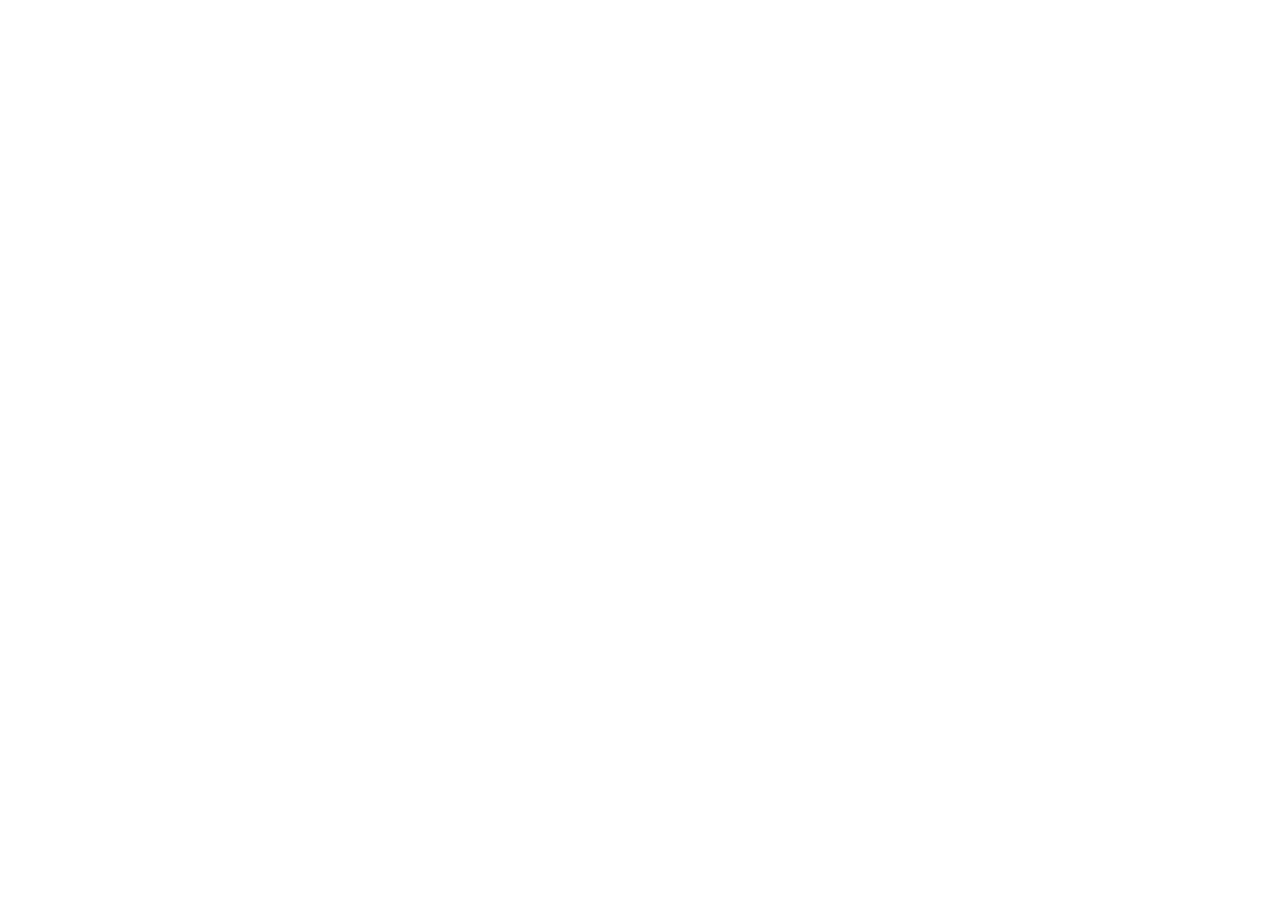
==== index.html @ ac2e142c "footer finished" ====
<!DOCTYPE html>
<html lang="en">
<head>
    <meta charset="UTF-8">
    <meta name="viewport" content="width=device-width, initial-scale=1.0">
    <title>Document</title>
    

    
</head>
<body>
    

</body>
</html>
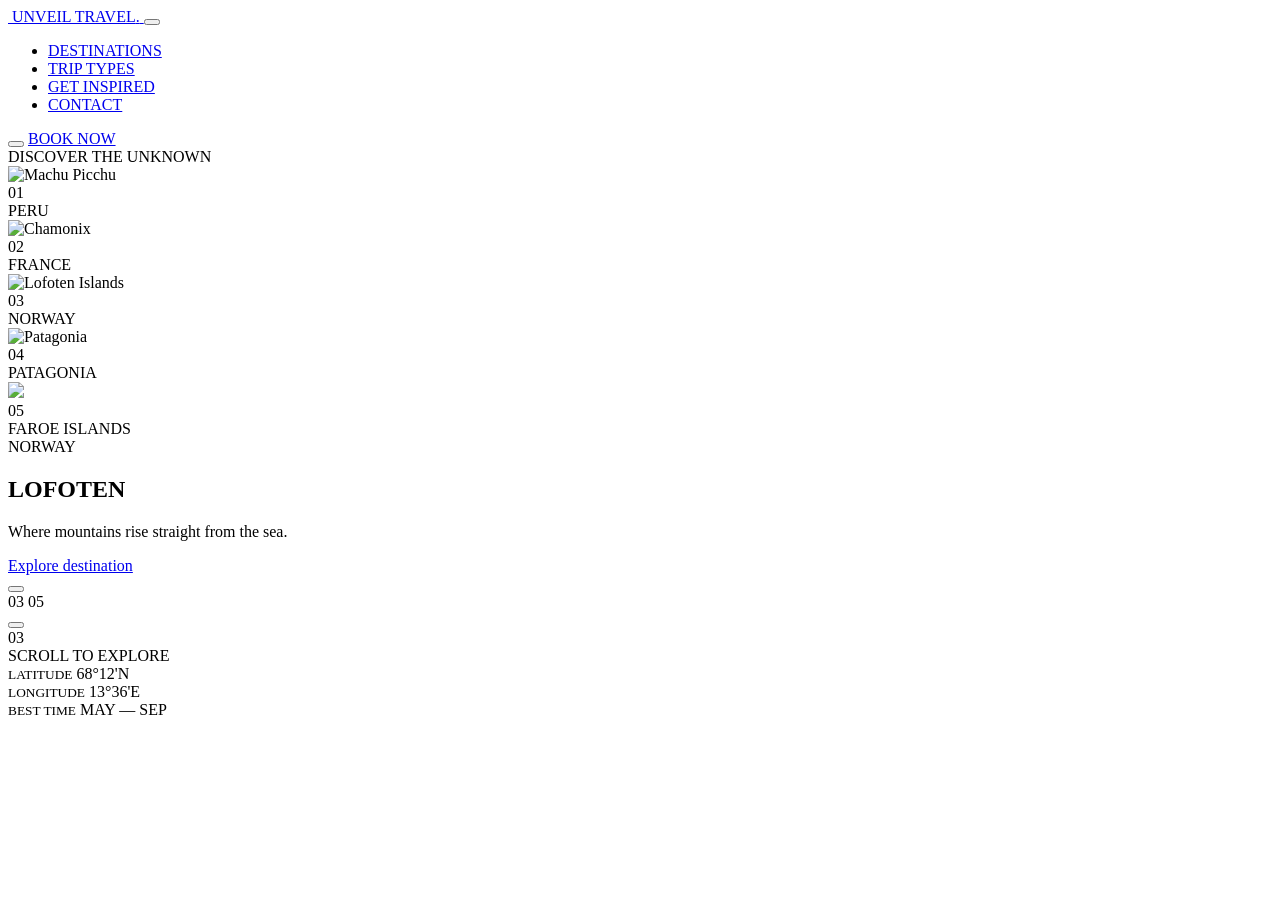
==== commit 1941cd8e: "second navbare finished" ====
--- a/index.html
+++ b/index.html
@@ -4,11 +4,421 @@
     <meta charset="UTF-8">
     <meta name="viewport" content="width=device-width, initial-scale=1.0">
     <title>Document</title>
-    
-
-    
+
+
 </head>
 <body>
+<main class="travel-site">
+
+    <!-- Background -->
+    <div class="background">
+        <div class="background-image"></div>
+        <div class="background-overlay"></div>
+        <div class="background-vignette"></div>
+        <div class="ambient-light"></div>
+    </div>
+
+
+    <!-- NAVBAR -->
+<!-- NAVBAR -->
+
+<header class="navbar navbar-expand-lg">
+
+    <div class="container-fluid px-lg-5">
+
+        <a href="#" class="logo">
+
+            <img
+                src="images/no-bg (1).png"
+                alt=""
+            >
+
+            UNVEIL TRAVEL<span>.</span>
+
+        </a>
+
+
+        <button
+            class="navbar-toggler"
+            type="button"
+            data-bs-toggle="collapse"
+            data-bs-target="#mainNav">
+
+            <span class="navbar-toggler-icon"></span>
+
+        </button>
+
+
+        <div
+            class="collapse navbar-collapse"
+            id="mainNav">
+
+
+            <ul class="navbar-nav mx-auto">
+
+
+                <li class="nav-item">
+
+                    <a
+                        class="nav-link active"
+                        href="index.html">
+
+                        DESTINATIONS
+
+                    </a>
+
+                </li>
+
+
+                <li class="nav-item">
+
+                    <a
+                        class="nav-link"
+                        href="type.html">
+
+                        TRIP TYPES
+
+                    </a>
+
+                </li>
+
+
+                <li class="nav-item">
+
+                    <a
+                        class="nav-link"
+                        href="first.html">
+
+                        GET INSPIRED
+
+                    </a>
+
+                </li>
+
+
+                <li class="nav-item">
+
+                    <a
+                        class="nav-link"
+                        href="contact.html">
+
+                        CONTACT
+
+                    </a>
+
+                </li>
+
+
+            </ul>
+
+
+            <div class="nav-actions">
+
+
+                <button class="search-btn">
+
+                    <i class="bi bi-search"></i>
+
+                </button>
+
+
+                <a
+                    href="#"
+                    class="luxury-book">
+
+                    <span>
+                        BOOK NOW
+                    </span>
+
+                    <i class="bi bi-arrow-up-right"></i>
+
+                </a>
+
+
+            </div>
+
+
+        </div>
+
+    </div>
+
+</header>
+
+    <!-- HERO -->
+    <section class="hero">
+
+        <div class="hero-label">
+            <span></span>
+            DISCOVER THE UNKNOWN
+        </div>
+
+
+        <!-- CARDS -->
+        <div class="cards-wrapper">
+
+            <div class="cards">
+
+                <!-- CARD 1 -->
+                <article class="destination-card"
+                         data-position="0">
+
+                    <div class="card-image">
+
+                        <img src="https://images.unsplash.com/photo-1526392060635-9d6019884377?auto=format&fit=crop&w=1000&q=90"
+                             alt="Machu Picchu">
+
+                    </div>
+
+                    <div class="card-shade"></div>
+
+                    <div class="card-number">
+                        01
+                    </div>
+
+                    <div class="card-info">
+                        PERU
+                    </div>
+
+                </article>
+
+
+                <!-- CARD 2 -->
+                <article class="destination-card"
+                         data-position="1">
+
+                    <div class="card-image">
+
+                        <img src="https://encrypted-tbn0.gstatic.com/images?q=tbn:ANd9GcR_YAQC8V7RoDGFuHsYzPxq6_8dYxzUpuXIFeRVWo8lFw&s=10"
+                        alt="Chamonix">
+
+                    </div>
+
+                    <div class="card-shade"></div>
+
+                    <div class="card-number">
+                        02
+                    </div>
+
+                    <div class="card-info">
+                        FRANCE
+                    </div>
+
+                </article>
+
+
+                <!-- CARD 3 -->
+                <article class="destination-card"
+                         data-position="2">
+
+                    <div class="card-image">
+
+                        <img src="https://images.unsplash.com/photo-1521292270410-a8c4d716d518?auto=format&fit=crop&w=1200&q=90"
+                        alt="Lofoten Islands">
+
+                    </div>
+
+                    <div class="card-shade"></div>
+
+                    <div class="card-number">
+                        03
+                    </div>
+
+                    <div class="card-info">
+                        NORWAY
+                    </div>
+
+                </article>
+
+
+                <!-- CARD 4 -->
+                <article class="destination-card"
+                         data-position="3">
+
+                    <div class="card-image">
+
+                        <img src="https://encrypted-tbn0.gstatic.com/images?q=tbn:ANd9GcRf95GKxp-bYuHnEyd_3sSR21oAbE_l0AjFwxKGYQ0EUA&s=10"
+                        alt="Patagonia">
+
+                    </div>
+
+                    <div class="card-shade"></div>
+
+                    <div class="card-number">
+                        04
+                    </div>
+
+                    <div class="card-info">
+                        PATAGONIA
+                    </div>
+
+                </article>
+
+
+                <!-- CARD 5 -->
+                <article class="destination-card"
+                         data-position="4">
+
+                    <div class="card-image">
+
+                        <img src="https://encrypted-tbn0.gstatic.com/images?q=tbn:ANd9GcQctnc4sdATW7mlA-SWMCkZnQ-HoG3IXGkHLpXaVHAXYA&s=10">
+
+                    </div>
+
+                    <div class="card-shade"></div>
+
+                    <div class="card-number">
+                        05
+                    </div>
+
+                    <div class="card-info">
+                        FAROE ISLANDS
+                    </div>
+
+                </article>
+
+            </div>
+
+        </div>
+
+
+
+        <!-- CENTER CONTENT -->
+   
+        <div class="destination-content">
+
+
+            <div class="destination-country">
+
+                <span class="country-line"></span>
+
+                <span id="country">
+                    NORWAY
+                </span>
+
+                <span class="country-line"></span>
+
+            </div>
+
+
+
+            <h1 id="destination">
+                LOFOTEN
+            </h1>
+
+
+
+            <p id="description">
+                Where mountains rise straight from the sea.
+            </p>
+
+
+
+            <!-- MAGIC BUTTON -->
+
+            <a
+                href="#"
+                class="magic-button"
+            >
+
+                <span class="magic-bg"></span>
+
+                <span class="magic-border"></span>
+
+                <span class="magic-text">
+                    Explore destination
+                </span>
+
+                <span class="magic-circle">
+
+                    <i class="bi bi-arrow-up-right"></i>
+
+                </span>
+
+                <span class="magic-glow"></span>
+
+            </a>
+
+
+        </div>
+
+
+        <!-- CONTROLS -->
+        <div class="slider-controls">
+
+            <button id="prevBtn" class="slider-arrow">
+                <i class="bi bi-arrow-left"></i>
+            </button>
+
+
+            <div class="slider-progress">
+
+                <div class="progress-top">
+                    <span id="currentNumber">03</span>
+                    <span>05</span>
+                </div>
+
+                <div class="progress-line">
+                    <span id="progressBar"></span>
+                </div>
+
+            </div>
+
+
+            <button id="nextBtn" class="slider-arrow">
+                <i class="bi bi-arrow-right"></i>
+            </button>
+
+        </div>
+
+
+
+        <!-- BIG NUMBER -->
+        <div class="big-number" id="bigNumber">
+            03
+        </div>
+
+
+
+        <!-- SCROLL -->
+        <div class="scroll-indicator">
+
+            <span>SCROLL TO EXPLORE</span>
+
+            <div class="scroll-line">
+                <span></span>
+            </div>
+
+        </div>
+
+
+
+        <!-- BOTTOM INFO -->
+        <div class="bottom-info">
+
+            <div>
+                <small>LATITUDE</small>
+                <span>68°12'N</span>
+            </div>
+
+            <div>
+                <small>LONGITUDE</small>
+                <span>13°36'E</span>
+            </div>
+
+            <div>
+                <small>BEST TIME</small>
+                <span>MAY — SEP</span>
+            </div>
+
+        </div>
+
+    </section>
+
+</main>
+
+
+<script src="https://cdn.jsdelivr.net/npm/bootstrap@5.3.8/dist/js/bootstrap.bundle.min.js"></script>
+<script src="third.js"></script>
     
 
 </body>
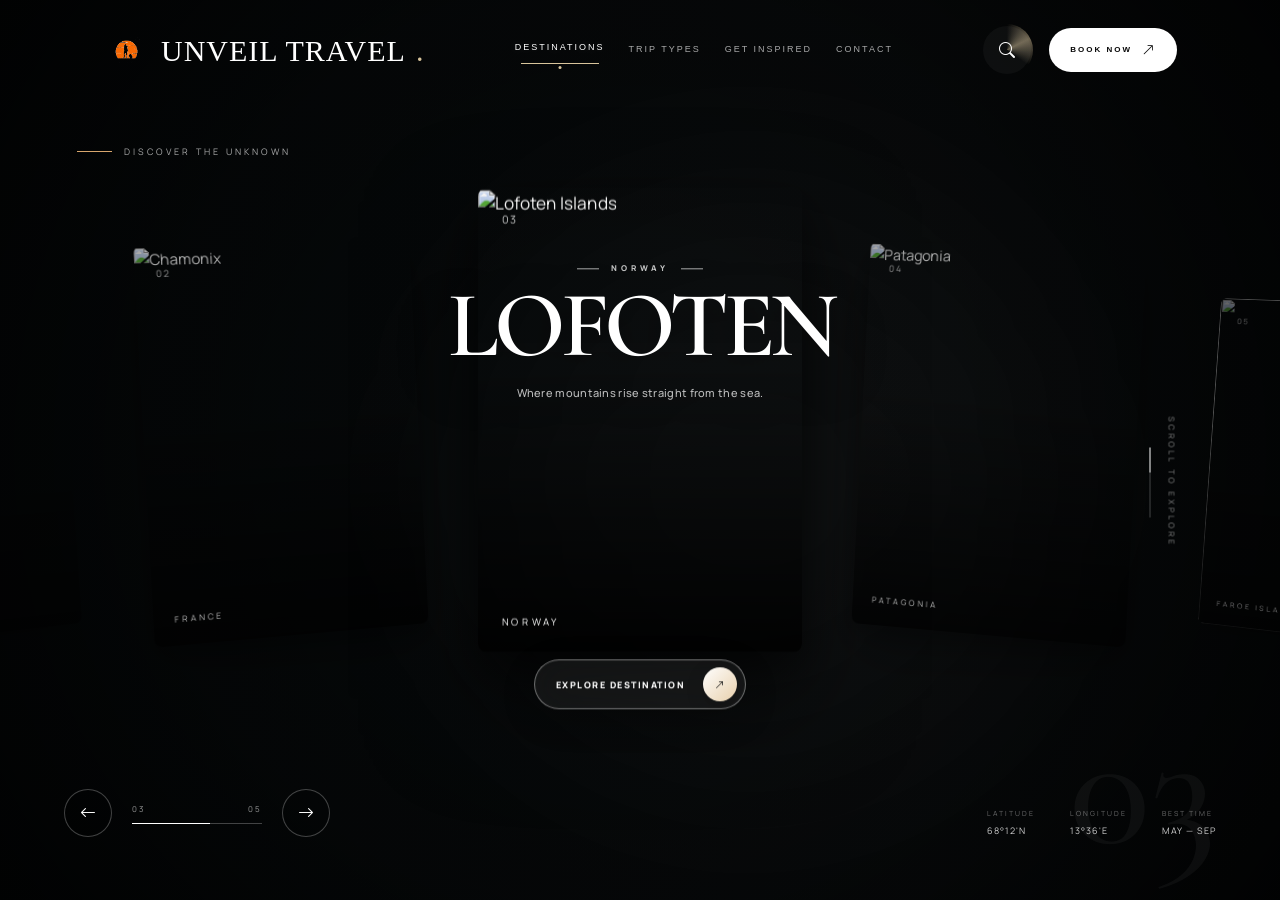
==== commit e1dd997f: "images file added" ====
--- a/index.html
+++ b/index.html
@@ -4,7 +4,21 @@
     <meta charset="UTF-8">
     <meta name="viewport" content="width=device-width, initial-scale=1.0">
     <title>Document</title>
-
+ <!-- Bootstrap -->
+    <link href="https://cdn.jsdelivr.net/npm/bootstrap@5.3.8/dist/css/bootstrap.min.css" rel="stylesheet">
+
+    <!-- Bootstrap Icons -->
+    <link rel="stylesheet"
+          href="https://cdn.jsdelivr.net/npm/bootstrap-icons@1.13.1/font/bootstrap-icons.min.css">
+
+    <!-- Fonts -->
+    <link rel="preconnect" href="https://fonts.googleapis.com">
+    <link rel="preconnect" href="https://fonts.gstatic.com" crossorigin>
+
+    <link href="https://fonts.googleapis.com/css2?family=Cormorant+Garamond:wght@400;500;600;700&family=Manrope:wght@400;500;600;700&display=swap"
+          rel="stylesheet">
+
+    <link rel="stylesheet" href="style.css">
 
 </head>
 <body>
@@ -418,7 +432,7 @@
 
 
 <script src="https://cdn.jsdelivr.net/npm/bootstrap@5.3.8/dist/js/bootstrap.bundle.min.js"></script>
-<script src="third.js"></script>
+<script src="script.js"></script>
     
 
 </body>
--- a/style.css
+++ b/style.css
@@ -0,0 +1,2092 @@
+* {
+    margin: 0;
+    padding: 0;
+    box-sizing: border-box;
+}
+
+html,
+body {
+    width: 100%;
+    height: 100%;
+    overflow: hidden;
+}
+
+body {
+    font-family: "Manrope", sans-serif;
+    background: #080a0b;
+    color: white;
+}
+
+/* =========================================
+   MAIN
+========================================= */
+
+.travel-site {
+    position: relative;
+    width: 100%;
+    height: 100vh;
+    min-height: 700px;
+    overflow: hidden;
+    isolation: isolate;
+}
+
+
+/* =========================================
+   BACKGROUND
+========================================= */
+
+.background {
+    position: absolute;
+    inset: 0;
+    z-index: -5;
+    overflow: hidden;
+}
+
+.background-image {
+    position: absolute;
+    inset: -5%;
+    background-image: url("https://images.unsplash.com/photo-1521292270410-a8c4d716d518?auto=format&fit=crop&w=2200&q=90");
+    background-size: cover;
+    background-position: center;
+    filter: blur(2px);
+    transform: scale(1.05);
+    transition: background-image 1s ease,
+                transform 1.5s ease;
+}
+
+.background-overlay {
+    position: absolute;
+    inset: 0;
+
+    background:
+        linear-gradient(
+            90deg,
+            rgba(4, 7, 8, .92) 0%,
+            rgba(4, 7, 8, .55) 38%,
+            rgba(4, 7, 8, .20) 70%,
+            rgba(4, 7, 8, .65) 100%
+        );
+}
+
+.background-vignette {
+    position: absolute;
+    inset: 0;
+
+    background:
+        radial-gradient(
+            circle at center,
+            transparent 20%,
+            rgba(0, 0, 0, .25) 60%,
+            rgba(0, 0, 0, .75) 100%
+        );
+}
+
+.ambient-light {
+    position: absolute;
+    width: 600px;
+    height: 600px;
+
+    top: 20%;
+    left: 35%;
+
+    background: rgba(255, 255, 255, .035);
+
+    filter: blur(120px);
+
+    border-radius: 50%;
+
+    pointer-events: none;
+}
+
+
+/* =========================================
+   NAVBAR
+========================================= */
+/* =========================================
+   NAVBAR
+========================================= */
+
+.navbar {
+    position: absolute;
+    top: 0;
+    left: 0;
+    width: 100%;
+    min-height: 100px;
+    z-index: 1000;
+
+    padding: 0 55px;
+
+    background: transparent;
+
+    transition:
+        background 0.6s ease,
+        backdrop-filter 0.6s ease,
+        box-shadow 0.6s ease,
+        border 0.6s ease;
+}
+
+
+/* =========================================
+   SCROLLED NAVBAR
+========================================= */
+
+.navbar.scrolled {
+
+    position: fixed;
+
+    background:
+        linear-gradient(
+            135deg,
+            rgba(8, 8, 8, 0.96),
+            rgba(15, 15, 15, 0.88)
+        );
+
+    backdrop-filter: blur(30px);
+
+    -webkit-backdrop-filter: blur(30px);
+
+    border-bottom: 1px solid rgba(216, 196, 155, 0.15);
+
+    box-shadow:
+        0 10px 40px rgba(0, 0, 0, 0.35);
+}
+
+
+/* =========================================
+   NAVBAR GOLD LINE
+========================================= */
+
+.navbar::after {
+
+    content: "";
+
+    position: absolute;
+
+    left: 50%;
+
+    bottom: 0;
+
+    width: 0;
+    height: 1px;
+
+    background: #d8c49b;
+
+    transform: translateX(-50%);
+
+    transition: width 0.7s cubic-bezier(.16,1,.3,1);
+}
+
+
+.navbar:hover::after {
+
+    width: 65%;
+
+}
+
+
+/* =========================================
+   CINEMATIC GOLD LIGHT
+========================================= */
+
+.navbar::before {
+
+    content: "";
+
+    position: absolute;
+
+    top: 0;
+
+    left: -20%;
+
+    width: 40%;
+
+    height: 100%;
+
+    background:
+        linear-gradient(
+            90deg,
+            transparent,
+            rgba(216,196,155,0.08),
+            transparent
+        );
+
+    transform: skewX(-20deg);
+
+    opacity: 0;
+
+    transition:
+        left 1.2s ease,
+        opacity 0.5s ease;
+
+    pointer-events: none;
+}
+
+
+.navbar:hover::before {
+
+    left: 100%;
+
+    opacity: 1;
+
+}
+
+
+/* =========================================
+   LOGO
+========================================= */
+
+.logo {
+
+    display: flex;
+
+    align-items: center;
+
+    gap: 10px;
+
+    text-decoration: none;
+
+    color: #fff;
+
+    font-family: "Playfair Display", serif;
+
+    font-size: 30px;
+
+    font-weight: 400;
+
+    letter-spacing: 1px;
+
+    transition:
+        letter-spacing 0.5s ease,
+        transform 0.5s ease;
+}
+
+
+.logo span {
+
+    color: #d8c49b;
+
+}
+
+
+.logo img {
+
+    width: 48px;
+
+    height: 48px;
+
+    object-fit: contain;
+
+    transition:
+        transform 0.7s cubic-bezier(.16,1,.3,1),
+        filter 0.5s ease;
+}
+
+
+.logo:hover {
+
+    letter-spacing: 3px;
+
+}
+
+
+.logo:hover img {
+
+    transform:
+        rotate(8deg)
+        scale(1.12);
+
+    filter:
+        drop-shadow(
+            0 0 12px
+            rgba(216,196,155,0.55)
+        );
+
+}
+
+
+/* =========================================
+   NAV LINKS
+========================================= */
+
+.navbar-nav {
+
+    gap: 8px;
+
+}
+
+
+.navbar-nav .nav-link {
+
+    position: relative;
+
+    color: rgba(255,255,255,0.65);
+
+    font-family: "DM Sans", sans-serif;
+
+    font-size: 9px;
+
+    font-weight: 500;
+
+    letter-spacing: 2px;
+
+    text-transform: uppercase;
+
+    padding:
+        12px
+        14px;
+
+    transition:
+        color 0.4s ease,
+        transform 0.4s ease,
+        text-shadow 0.4s ease;
+}
+
+
+/* UNDERLINE */
+
+.navbar-nav .nav-link::after {
+
+    content: "";
+
+    position: absolute;
+
+    left: 14px;
+
+    right: 14px;
+
+    bottom: 3px;
+
+    height: 1px;
+
+    background: #d8c49b;
+
+    transform:
+        scaleX(0)
+        translateY(4px);
+
+    transform-origin: center;
+
+    transition:
+        transform 0.5s
+        cubic-bezier(.16,1,.3,1);
+
+}
+
+
+/* GOLD DOT */
+
+.navbar-nav .nav-link::before {
+
+    content: "";
+
+    position: absolute;
+
+    width: 3px;
+
+    height: 3px;
+
+    border-radius: 50%;
+
+    background: #d8c49b;
+
+    left: 50%;
+
+    bottom: -2px;
+
+    transform:
+        translateX(-50%)
+        scale(0);
+
+    transition:
+        transform 0.4s ease;
+
+}
+
+
+.navbar-nav .nav-link:hover,
+.navbar-nav .nav-link.active {
+
+    color: #fff;
+
+    transform:
+        translateY(-2px);
+
+    text-shadow:
+        0 0 15px
+        rgba(255,255,255,0.25);
+
+}
+
+
+.navbar-nav .nav-link:hover::after,
+.navbar-nav .nav-link.active::after {
+
+    transform:
+        scaleX(1)
+        translateY(0);
+
+}
+
+
+.navbar-nav .nav-link:hover::before,
+.navbar-nav .nav-link.active::before {
+
+    transform:
+        translateX(-50%)
+        scale(1);
+
+}
+
+
+/* =========================================
+   NAV ACTIONS
+========================================= */
+
+.nav-actions {
+
+    display: flex;
+
+    align-items: center;
+
+    gap: 18px;
+
+}
+
+
+/* =========================================
+   SEARCH
+========================================= */
+
+.search-btn {
+
+    position: relative;
+
+    width: 48px;
+
+    height: 48px;
+
+    border: none;
+
+    border-radius: 50%;
+
+    background:
+        rgba(255,255,255,0.04);
+
+    color: #fff;
+
+    display: flex;
+
+    align-items: center;
+
+    justify-content: center;
+
+    cursor: pointer;
+
+    transition:
+        transform 0.5s ease,
+        background 0.5s ease,
+        box-shadow 0.5s ease;
+}
+
+
+.search-btn::before {
+
+    content: "";
+
+    position: absolute;
+
+    inset: -2px;
+
+    border-radius: 50%;
+
+    background:
+        conic-gradient(
+            from 0deg,
+            transparent,
+            #d8c49b,
+            transparent 35%
+        );
+
+    animation:
+        searchRotate 5s linear infinite;
+
+    opacity: 0.5;
+
+    z-index: -1;
+
+}
+
+
+.search-btn:hover {
+
+    transform:
+        scale(1.1)
+        rotate(8deg);
+
+    background:
+        rgba(216,196,155,0.1);
+
+    box-shadow:
+        0 0 25px
+        rgba(216,196,155,0.25);
+
+}
+
+
+@keyframes searchRotate {
+
+    to {
+        transform: rotate(360deg);
+    }
+
+}
+
+
+/* =========================================
+   BOOK NOW
+========================================= */
+
+.luxury-book {
+
+    position: relative;
+
+    display: flex;
+
+    align-items: center;
+
+    gap: 10px;
+
+    padding:
+        13px
+        21px;
+
+    border-radius: 100px;
+
+    background: #fff;
+
+    color: #080808;
+
+    text-decoration: none;
+
+    font-family: "DM Sans", sans-serif;
+
+    font-size: 8px;
+
+    font-weight: 600;
+
+    letter-spacing: 2px;
+
+    overflow: hidden;
+
+    transition:
+        transform 0.5s cubic-bezier(.16,1,.3,1),
+        box-shadow 0.5s ease;
+}
+
+
+.luxury-book::before {
+
+    content: "";
+
+    position: absolute;
+
+    top: 0;
+
+    left: -100%;
+
+    width: 70%;
+
+    height: 100%;
+
+    background:
+        linear-gradient(
+            90deg,
+            transparent,
+            rgba(255,255,255,0.8),
+            transparent
+        );
+
+    transform: skewX(-20deg);
+
+    transition:
+        left 0.8s ease;
+}
+
+
+.luxury-book:hover {
+
+    transform:
+        translateY(-3px)
+        scale(1.04);
+
+    box-shadow:
+        0 12px 35px
+        rgba(255,255,255,0.18);
+
+}
+
+
+.luxury-book:hover::before {
+
+    left: 130%;
+
+}
+
+
+.luxury-book i {
+
+    font-size: 12px;
+
+    transition:
+        transform 0.4s ease;
+}
+
+
+.luxury-book:hover i {
+
+    transform:
+        translate(3px,-3px);
+
+}
+/* =========================================
+   DESKTOP
+========================================= */
+
+@media (min-width: 992px) {
+
+    .navbar .navbar-collapse {
+
+        display: flex !important;
+
+        align-items: center;
+
+    }
+
+    .navbar .navbar-nav {
+
+        display: flex;
+
+        flex-direction: row;
+
+        align-items: center;
+
+    }
+
+}
+
+
+/* =========================================
+   TABLET + MOBILE
+========================================= */
+
+@media (max-width: 991.98px) {
+
+    .navbar {
+
+        min-height: 85px;
+
+        padding: 0 30px;
+
+    }
+
+
+    .navbar-collapse {
+
+        margin-top: 15px;
+
+        padding: 22px;
+
+        border-radius: 24px;
+
+        background:
+            rgba(8,8,8,0.88);
+
+        backdrop-filter: blur(28px);
+
+        -webkit-backdrop-filter: blur(28px);
+
+        border:
+            1px solid
+            rgba(216,196,155,0.12);
+
+        box-shadow:
+            0 20px 50px
+            rgba(0,0,0,0.4);
+
+    }
+
+
+    .navbar-nav {
+
+        gap: 4px;
+
+    }
+
+
+    .navbar-nav .nav-link {
+
+        padding:
+            14px
+            10px;
+
+    }
+
+
+    .nav-actions {
+
+        margin-top: 15px;
+
+    }
+
+}
+
+
+/* =========================================
+   MOBILE
+========================================= */
+
+@media (max-width: 650px) {
+
+    .navbar {
+
+        padding: 0 20px;
+
+    }
+
+
+    .logo {
+
+        font-size: 24px;
+
+    }
+
+
+    .logo img {
+
+        width: 40px;
+
+        height: 40px;
+
+    }
+
+
+    .search-btn {
+
+        display: none;
+
+    }
+
+
+    .nav-actions {
+
+        justify-content: center;
+
+    }
+
+
+    .luxury-book {
+
+        width: 100%;
+
+        justify-content: center;
+
+    }
+
+}
+
+/* =========================================
+   HERO
+========================================= */
+
+.hero {
+    position: relative;
+
+    width: 100%;
+    height: 100%;
+
+    display: flex;
+    align-items: center;
+    justify-content: center;
+}
+
+.hero-label {
+    position: absolute;
+
+    top: 145px;
+    left: 6%;
+
+    display: flex;
+    align-items: center;
+    gap: 12px;
+
+    font-size: 9px;
+
+    letter-spacing: 3px;
+
+    color: rgba(255,255,255,.65);
+
+    animation: topReveal 1.2s ease forwards;
+}
+
+.hero-label span {
+    width: 35px;
+    height: 1px;
+
+    background: #d8a66d;
+}
+
+
+/* =========================================
+   CARDS
+========================================= */
+
+.cards-wrapper {
+    position: absolute;
+
+    top: 48%;
+    left: 50%;
+
+    width: 100%;
+    height: 520px;
+
+    transform: translate(-50%, -50%);
+
+    perspective: 1800px;
+
+    display: flex;
+    align-items: center;
+    justify-content: center;
+
+    pointer-events: none;
+}
+
+.cards {
+    position: relative;
+
+    width: 100%;
+    height: 100%;
+
+    transform-style: preserve-3d;
+}
+
+
+/* CARD BASE */
+
+.destination-card {
+    position: absolute;
+
+    top: 50%;
+    left: 50%;
+
+    width: 300px;
+    height: 430px;
+
+    border-radius: 8px;
+
+    overflow: hidden;
+
+    cursor: pointer;
+
+    pointer-events: auto;
+
+    transform-style: preserve-3d;
+
+    box-shadow:
+        0 30px 70px rgba(0,0,0,.35),
+        0 10px 25px rgba(0,0,0,.25);
+
+    transition:
+        left .9s cubic-bezier(.22,1,.36,1),
+        top .9s cubic-bezier(.22,1,.36,1),
+        transform .9s cubic-bezier(.22,1,.36,1),
+        opacity .7s ease,
+        filter .7s ease,
+        box-shadow .7s ease;
+
+    will-change: transform, left, top;
+}
+
+
+/* =========================================
+   CARD POSITIONS
+========================================= */
+
+/* LEFT FAR */
+
+.destination-card[data-position="0"] {
+    transform:
+        translate(-50%, -50%)
+        translateX(-690px)
+        translateY(38px)
+        rotateY(28deg)
+        rotateZ(-4deg)
+        scale(.78);
+
+    opacity: .62;
+
+    filter: brightness(.65);
+}
+
+
+/* LEFT */
+
+.destination-card[data-position="1"] {
+    transform:
+        translate(-50%, -50%)
+        translateX(-355px)
+        translateY(8px)
+        rotateY(20deg)
+        rotateZ(-3deg)
+        scale(.91);
+
+    opacity: .85;
+
+    filter: brightness(.82);
+}
+
+
+/* CENTER */
+
+.destination-card[data-position="2"] {
+    transform:
+        translate(-50%, -50%)
+        translateX(0)
+        translateY(-12px)
+        rotateY(0deg)
+        rotateZ(0deg)
+        scale(1.08);
+
+    z-index: 10;
+
+    filter: brightness(1);
+
+    box-shadow:
+        0 45px 100px rgba(0,0,0,.55),
+        0 15px 35px rgba(0,0,0,.4);
+}
+
+
+/* RIGHT */
+
+.destination-card[data-position="3"] {
+    transform:
+        translate(-50%, -50%)
+        translateX(355px)
+        translateY(8px)
+        rotateY(-20deg)
+        rotateZ(3deg)
+        scale(.91);
+
+    opacity: .85;
+
+    filter: brightness(.82);
+}
+
+
+/* RIGHT FAR */
+
+.destination-card[data-position="4"] {
+    transform:
+        translate(-50%, -50%)
+        translateX(690px)
+        translateY(38px)
+        rotateY(-28deg)
+        rotateZ(4deg)
+        scale(.78);
+
+    opacity: .62;
+
+    filter: brightness(.65);
+}
+
+
+/* =========================================
+   FLOATING HOVER
+========================================= */
+
+.destination-card:hover {
+    filter: brightness(1.08);
+
+    box-shadow:
+        0 55px 100px rgba(0,0,0,.6),
+        0 20px 45px rgba(0,0,0,.45);
+}
+
+
+/* LEFT HOVER */
+
+.destination-card[data-position="1"]:hover {
+    transform:
+        translate(-50%, -50%)
+        translateX(-355px)
+        translateY(-28px)
+        rotateY(20deg)
+        rotateZ(-3deg)
+        scale(.96);
+}
+
+
+/* CENTER HOVER */
+
+.destination-card[data-position="2"]:hover {
+    transform:
+        translate(-50%, -50%)
+        translateX(0)
+        translateY(-42px)
+        rotateY(0deg)
+        rotateZ(0deg)
+        scale(1.12);
+}
+
+
+/* RIGHT HOVER */
+
+.destination-card[data-position="3"]:hover {
+    transform:
+        translate(-50%, -50%)
+        translateX(355px)
+        translateY(-28px)
+        rotateY(-20deg)
+        rotateZ(3deg)
+        scale(.96);
+}
+
+
+/* FAR LEFT HOVER */
+
+.destination-card[data-position="0"]:hover {
+    transform:
+        translate(-50%, -50%)
+        translateX(-690px)
+        translateY(0)
+        rotateY(28deg)
+        rotateZ(-4deg)
+        scale(.82);
+}
+
+
+/* FAR RIGHT HOVER */
+
+.destination-card[data-position="4"]:hover {
+    transform:
+        translate(-50%, -50%)
+        translateX(690px)
+        translateY(0)
+        rotateY(-28deg)
+        rotateZ(4deg)
+        scale(.82);
+}
+
+
+/* =========================================
+   IMAGE
+========================================= */
+
+.card-image {
+    position: absolute;
+    inset: 0;
+
+    overflow: hidden;
+}
+
+.card-image img {
+    width: 100%;
+    height: 100%;
+
+    object-fit: cover;
+
+    transition:
+        transform 1.1s cubic-bezier(.22,1,.36,1),
+        filter 1s ease;
+}
+
+.destination-card:hover .card-image img {
+    transform: scale(1.09);
+}
+
+
+/* =========================================
+   CARD SHADE
+========================================= */
+
+.card-shade {
+    position: absolute;
+    inset: 0;
+
+    background:
+        linear-gradient(
+            to bottom,
+            rgba(0,0,0,.05),
+            transparent 35%,
+            rgba(0,0,0,.85)
+        );
+}
+
+
+/* =========================================
+   CARD TEXT
+========================================= */
+
+.card-number {
+    position: absolute;
+
+    top: 22px;
+    left: 22px;
+
+    font-size: 10px;
+
+    letter-spacing: 2px;
+
+    color: rgba(255,255,255,.8);
+}
+
+.card-info {
+    position: absolute;
+
+    left: 22px;
+    bottom: 22px;
+
+    font-size: 9px;
+
+    letter-spacing: 3px;
+
+    color: white;
+}
+
+
+/* =========================================
+   CENTER CONTENT
+========================================= */
+
+.destination-content {
+    position: absolute;
+
+    top: 54%;
+
+    left: 50%;
+
+    width: 470px;
+
+    transform:
+        translate(-50%, -50%);
+
+    text-align: center;
+
+    z-index: 30;
+
+    pointer-events: none;
+}
+
+
+.destination-country {
+    display: flex;
+
+    align-items: center;
+    justify-content: center;
+
+    gap: 12px;
+
+    margin-bottom: 16px;
+
+    color:
+        rgba(255,255,255,.75);
+
+    font-size: 8px;
+
+    font-weight: 800;
+
+    text-transform: uppercase;
+
+    letter-spacing: 4px;
+}
+
+
+.country-line {
+    width: 22px;
+    height: 1px;
+
+    background:
+        rgba(255,255,255,.65);
+}
+
+
+.destination-content h1 {
+    margin: 0;
+
+    color: #ffffff;
+
+    font-family:
+        "Cormorant Garamond",
+        serif;
+
+    font-size:
+        clamp(70px, 7.3vw, 110px);
+
+    font-weight: 600;
+
+    line-height: .78;
+
+    letter-spacing: -5px;
+
+    text-shadow:
+        0 5px 25px rgba(0,0,0,.2),
+        0 20px 60px rgba(0,0,0,.35);
+
+    transition:
+        opacity .35s ease,
+        transform .5s ease,
+        filter .5s ease;
+}
+
+
+.destination-content p {
+    margin:
+        22px 0 28px;
+
+    color:
+        rgba(255,255,255,.72);
+
+    font-size: 11px;
+
+    font-weight: 500;
+
+    letter-spacing: .3px;
+
+    transition:
+        opacity .35s ease,
+        transform .5s ease;
+}
+
+
+/* =====================================================
+   MAGIC LUXURY BUTTON
+===================================================== */
+
+.magic-button {
+    position: relative;
+
+    display: inline-flex;
+
+    align-items: center;
+
+    gap: 18px;
+
+    padding:
+        7px
+        8px
+        7px
+        21px;
+
+    min-width: 205px;
+
+    color: #ffffff;
+
+    text-decoration: none;
+
+    border:
+        1px solid rgba(255,255,255,.38);
+
+    border-radius: 100px;
+
+    background:
+        rgba(255,255,255,.06);
+
+    backdrop-filter: blur(18px);
+
+    overflow: hidden;
+
+    isolation: isolate;
+
+    pointer-events: auto;
+
+    font-size: 9px;
+
+    font-weight: 800;
+
+    text-transform: uppercase;
+
+    letter-spacing: 1.5px;
+
+    box-shadow:
+        inset 0 0 0 1px rgba(255,255,255,.04),
+        0 10px 35px rgba(0,0,0,.18);
+        margin-top:230px;
+
+    transition:
+        transform .6s cubic-bezier(.16,1,.3,1),
+        box-shadow .6s ease,
+        border-color .5s ease;
+}
+
+
+/* moving background */
+
+.magic-bg {
+    position: absolute;
+
+    inset: 0;
+
+    z-index: -3;
+
+    background:
+        linear-gradient(
+            100deg,
+            #ffffff 0%,
+            #d8bd95 45%,
+            #ffffff 100%
+        );
+
+    transform:
+        translateX(-110%);
+
+    transition:
+        transform .8s cubic-bezier(.16,1,.3,1);
+}
+
+
+/* animated border */
+
+.magic-border {
+    position: absolute;
+
+    inset: -2px;
+
+    z-index: -2;
+
+    border-radius: inherit;
+
+    background:
+        conic-gradient(
+            from 0deg,
+            transparent,
+            rgba(255,255,255,.9),
+            transparent,
+            rgba(215,180,130,.8),
+            transparent
+        );
+
+    opacity: 0;
+
+    animation:
+        rotateBorder 4s linear infinite;
+
+    transition:
+        opacity .5s ease;
+}
+
+
+@keyframes rotateBorder {
+
+    to {
+        transform: rotate(360deg);
+    }
+
+}
+
+
+/* text */
+
+.magic-text {
+    position: relative;
+
+    z-index: 5;
+
+    transition:
+        color .5s ease,
+        transform .5s cubic-bezier(.16,1,.3,1);
+}
+
+
+/* circle */
+
+.magic-circle {
+    position: relative;
+
+    z-index: 5;
+
+    width: 34px;
+    height: 34px;
+
+    display: flex;
+
+    align-items: center;
+    justify-content: center;
+
+    flex-shrink: 0;
+
+    border-radius: 50%;
+
+    color: #111111;
+
+    background:
+        linear-gradient(
+            135deg,
+            #ffffff,
+            #e8d0ac
+        );
+
+    box-shadow:
+        0 5px 18px rgba(0,0,0,.2);
+
+    transition:
+        transform .7s cubic-bezier(.16,1,.3,1),
+        box-shadow .5s ease,
+        background .5s ease;
+}
+
+
+.magic-circle i {
+    transition:
+        transform .55s cubic-bezier(.16,1,.3,1);
+}
+
+
+/* glow */
+
+.magic-glow {
+    position: absolute;
+
+    width: 80px;
+    height: 80px;
+
+    right: -20px;
+    top: 50%;
+
+    transform:
+        translateY(-50%);
+
+    border-radius: 50%;
+
+    background:
+        rgba(255,220,175,.25);
+
+    filter: blur(25px);
+
+    opacity: 0;
+
+    transition:
+        opacity .6s ease,
+        transform .8s ease;
+}
+
+
+/* =====================================================
+   MAGIC BUTTON HOVER
+===================================================== */
+
+.magic-button:hover {
+
+    color: #111111;
+
+    transform:
+        translateY(-6px);
+
+    border-color:
+        rgba(255,255,255,.8);
+
+    box-shadow:
+        0 20px 50px rgba(0,0,0,.35),
+        0 0 35px rgba(222,193,154,.18);
+}
+
+
+.magic-button:hover .magic-bg {
+    transform:
+        translateX(0);
+}
+
+
+.magic-button:hover .magic-border {
+    opacity: 1;
+}
+
+
+.magic-button:hover .magic-text {
+    transform:
+        translateX(2px);
+}
+
+
+.magic-button:hover .magic-circle {
+
+    transform:
+        rotate(45deg)
+        scale(1.13);
+
+    background: #111111;
+
+    color: #ffffff;
+
+    box-shadow:
+        0 0 25px rgba(255,255,255,.25);
+}
+
+
+.magic-button:hover .magic-circle i {
+    transform:
+        rotate(-45deg);
+}
+
+
+.magic-button:hover .magic-glow {
+    opacity: 1;
+
+    transform:
+        translateY(-50%)
+        scale(1.6);
+}
+
+
+
+/* =========================================
+   SLIDER CONTROLS
+========================================= */
+
+.slider-controls {
+    position: absolute;
+
+    left: 5%;
+
+    bottom: 7%;
+
+    display: flex;
+
+    align-items: center;
+
+    gap: 20px;
+
+    z-index: 30;
+}
+
+.slider-arrow {
+    width: 48px;
+    height: 48px;
+
+    border: 1px solid rgba(255,255,255,.25);
+
+    background: rgba(0,0,0,.08);
+
+    color: white;
+
+    border-radius: 50%;
+
+    display: flex;
+    align-items: center;
+    justify-content: center;
+
+    transition: .4s ease;
+}
+
+.slider-arrow:hover {
+    background: white;
+    color: #111;
+
+    transform: scale(1.08);
+}
+
+.slider-progress {
+    width: 130px;
+}
+
+.progress-top {
+    display: flex;
+
+    justify-content: space-between;
+
+    margin-bottom: 8px;
+
+    font-size: 8px;
+
+    letter-spacing: 2px;
+
+    color: rgba(255,255,255,.6);
+}
+
+.progress-line {
+    width: 100%;
+    height: 1px;
+
+    background: rgba(255,255,255,.25);
+
+    overflow: hidden;
+}
+
+.progress-line span {
+    display: block;
+
+    width: 60%;
+    height: 100%;
+
+    background: white;
+
+    transition: width .7s ease;
+}
+
+
+/* =========================================
+   BIG NUMBER
+========================================= */
+
+.big-number {
+    position: absolute;
+
+    right: 5%;
+    bottom: 3%;
+
+    font-family: "Cormorant Garamond", serif;
+
+    font-size: 170px;
+
+    line-height: 1;
+
+    color: rgba(255,255,255,.045);
+
+    font-weight: 500;
+
+    pointer-events: none;
+
+    user-select: none;
+}
+
+
+/* =========================================
+   SCROLL
+========================================= */
+
+.scroll-indicator {
+    position: absolute;
+
+    right: 4%;
+
+    top: 52%;
+
+    display: flex;
+
+    flex-direction: column;
+
+    align-items: center;
+
+    gap: 15px;
+
+    transform: rotate(90deg);
+
+    transform-origin: center;
+
+    font-size: 8px;
+
+    letter-spacing: 3px;
+
+    color: rgba(255,255,255,.5);
+}
+
+.scroll-line {
+    width: 70px;
+    height: 1px;
+
+    background: rgba(255,255,255,.25);
+
+    position: relative;
+}
+
+.scroll-line span {
+    position: absolute;
+
+    left: 0;
+    top: 0;
+
+    width: 25px;
+    height: 1px;
+
+    background: white;
+
+    animation: scrollAnimation 2s ease-in-out infinite;
+}
+
+
+/* =========================================
+   BOTTOM INFO
+========================================= */
+
+.bottom-info {
+    position: absolute;
+
+    right: 5%;
+    bottom: 7%;
+
+    display: flex;
+
+    gap: 35px;
+}
+
+.bottom-info div {
+    display: flex;
+
+    flex-direction: column;
+
+    gap: 4px;
+}
+
+.bottom-info small {
+    font-size: 7px;
+
+    letter-spacing: 2px;
+
+    color: rgba(255,255,255,.4);
+}
+
+.bottom-info span {
+    font-size: 9px;
+
+    letter-spacing: 1px;
+
+    color: rgba(255,255,255,.8);
+}
+
+
+/* =========================================
+   ANIMATIONS
+========================================= */
+
+@keyframes navReveal {
+    from {
+        opacity: 0;
+        transform: translateY(-30px);
+    }
+
+    to {
+        opacity: 1;
+        transform: translateY(0);
+    }
+}
+
+@keyframes topReveal {
+    from {
+        opacity: 0;
+        transform: translateY(-30px);
+    }
+
+    to {
+        opacity: 1;
+        transform: translateY(0);
+    }
+}
+
+@keyframes contentReveal {
+    from {
+        opacity: 0;
+        transform: translateY(25px);
+    }
+
+    to {
+        opacity: 1;
+        transform: translateY(0);
+    }
+}
+
+@keyframes titleReveal {
+    from {
+        opacity: 0;
+        transform: translateY(50px);
+    }
+
+    to {
+        opacity: 1;
+        transform: translateY(0);
+    }
+}
+
+@keyframes buttonReveal {
+    from {
+        opacity: 0;
+        transform: translateY(30px);
+    }
+
+    to {
+        opacity: 1;
+        transform: translateY(0);
+    }
+}
+
+@keyframes scrollAnimation {
+    0% {
+        transform: translateX(0);
+        opacity: 0;
+    }
+
+    30% {
+        opacity: 1;
+    }
+
+    70% {
+        opacity: 1;
+    }
+
+    100% {
+        transform: translateX(45px);
+        opacity: 0;
+    }
+}
+
+
+/* =========================================
+   TABLET
+========================================= */
+
+@media (max-width: 1200px) {
+
+    .destination-card {
+        width: 270px;
+        height: 390px;
+    }
+
+    .destination-card[data-position="0"] {
+        transform:
+            translate(-50%, -50%)
+            translateX(-570px)
+            translateY(35px)
+            rotateY(27deg)
+            rotateZ(-4deg)
+            scale(.75);
+    }
+
+    .destination-card[data-position="1"] {
+        transform:
+            translate(-50%, -50%)
+            translateX(-300px)
+            translateY(8px)
+            rotateY(18deg)
+            rotateZ(-3deg)
+            scale(.88);
+    }
+
+    .destination-card[data-position="3"] {
+        transform:
+            translate(-50%, -50%)
+            translateX(300px)
+            translateY(8px)
+            rotateY(-18deg)
+            rotateZ(3deg)
+            scale(.88);
+    }
+
+    .destination-card[data-position="4"] {
+        transform:
+            translate(-50%, -50%)
+            translateX(570px)
+            translateY(35px)
+            rotateY(-27deg)
+            rotateZ(4deg)
+            scale(.75);
+    }
+
+    .navbar-nav {
+        gap: 20px;
+    }
+}
+
+
+/* =========================================
+   MOBILE
+========================================= */
+
+@media (max-width: 991px) {
+
+    .navbar {
+        height: 80px;
+    }
+
+    .navbar-collapse {
+        background: rgba(5,7,8,.96);
+
+        padding: 25px;
+
+        margin-top: 10px;
+
+        backdrop-filter: blur(20px);
+    }
+
+    .navbar-nav {
+        gap: 10px;
+    }
+
+    .nav-actions {
+        margin-top: 20px;
+    }
+
+    .hero-label {
+        top: 110px;
+        left: 5%;
+    }
+
+    .destination-card {
+        width: 230px;
+        height: 340px;
+    }
+
+    .destination-card[data-position="0"] {
+        transform:
+            translate(-50%, -50%)
+            translateX(-380px)
+            translateY(45px)
+            rotateY(25deg)
+            rotateZ(-4deg)
+            scale(.7);
+    }
+
+    .destination-card[data-position="1"] {
+        transform:
+            translate(-50%, -50%)
+            translateX(-205px)
+            translateY(15px)
+            rotateY(18deg)
+            rotateZ(-3deg)
+            scale(.82);
+    }
+
+    .destination-card[data-position="2"] {
+        transform:
+            translate(-50%, -50%)
+            translateX(0)
+            translateY(-5px)
+            rotateY(0)
+            scale(1);
+    }
+
+    .destination-card[data-position="3"] {
+        transform:
+            translate(-50%, -50%)
+            translateX(205px)
+            translateY(15px)
+            rotateY(-18deg)
+            rotateZ(3deg)
+            scale(.82);
+    }
+
+    .destination-card[data-position="4"] {
+        transform:
+            translate(-50%, -50%)
+            translateX(380px)
+            translateY(45px)
+            rotateY(-25deg)
+            rotateZ(4deg)
+            scale(.7);
+    }
+
+    .center-content {
+        top: 73%;
+        width: 90%;
+    }
+
+    .center-content h1 {
+        font-size: 65px;
+    }
+
+    .bottom-info {
+        display: none;
+    }
+
+    .scroll-indicator {
+        display: none;
+    }
+}
+
+
+/* =========================================
+   SMALL MOBILE
+========================================= */
+
+@media (max-width: 600px) {
+
+    .logo {
+        font-size: 32px;
+    }
+
+    .hero-label {
+        display: none;
+    }
+
+    .cards-wrapper {
+        top: 39%;
+        height: 400px;
+    }
+
+    .destination-card {
+        width: 200px;
+        height: 290px;
+    }
+
+    .destination-card[data-position="0"] {
+        transform:
+            translate(-50%, -50%)
+            translateX(-260px)
+            translateY(35px)
+            rotateY(25deg)
+            scale(.65);
+    }
+
+    .destination-card[data-position="1"] {
+        transform:
+            translate(-50%, -50%)
+            translateX(-140px)
+            translateY(12px)
+            rotateY(17deg)
+            scale(.78);
+    }
+
+    .destination-card[data-position="2"] {
+        transform:
+            translate(-50%, -50%)
+            translateX(0)
+            translateY(0)
+            scale(.95);
+    }
+
+    .destination-card[data-position="3"] {
+        transform:
+            translate(-50%, -50%)
+            translateX(140px)
+            translateY(12px)
+            rotateY(-17deg)
+            scale(.78);
+    }
+
+    .destination-card[data-position="4"] {
+        transform:
+            translate(-50%, -50%)
+            translateX(260px)
+            translateY(35px)
+            rotateY(-25deg)
+            scale(.65);
+    }
+
+    .center-content {
+        top: 63%;
+    }
+
+    .country {
+        font-size: 8px;
+    }
+
+    .center-content h1 {
+        font-size: 53px;
+    }
+
+    .center-content p {
+        font-size: 9px;
+    }
+
+    .explore-button {
+        margin-top: 20px;
+    }
+
+    .slider-controls {
+        bottom: 4%;
+        left: 50%;
+
+        transform: translateX(-50%);
+    }
+
+    .big-number {
+        font-size: 100px;
+    }
+}
